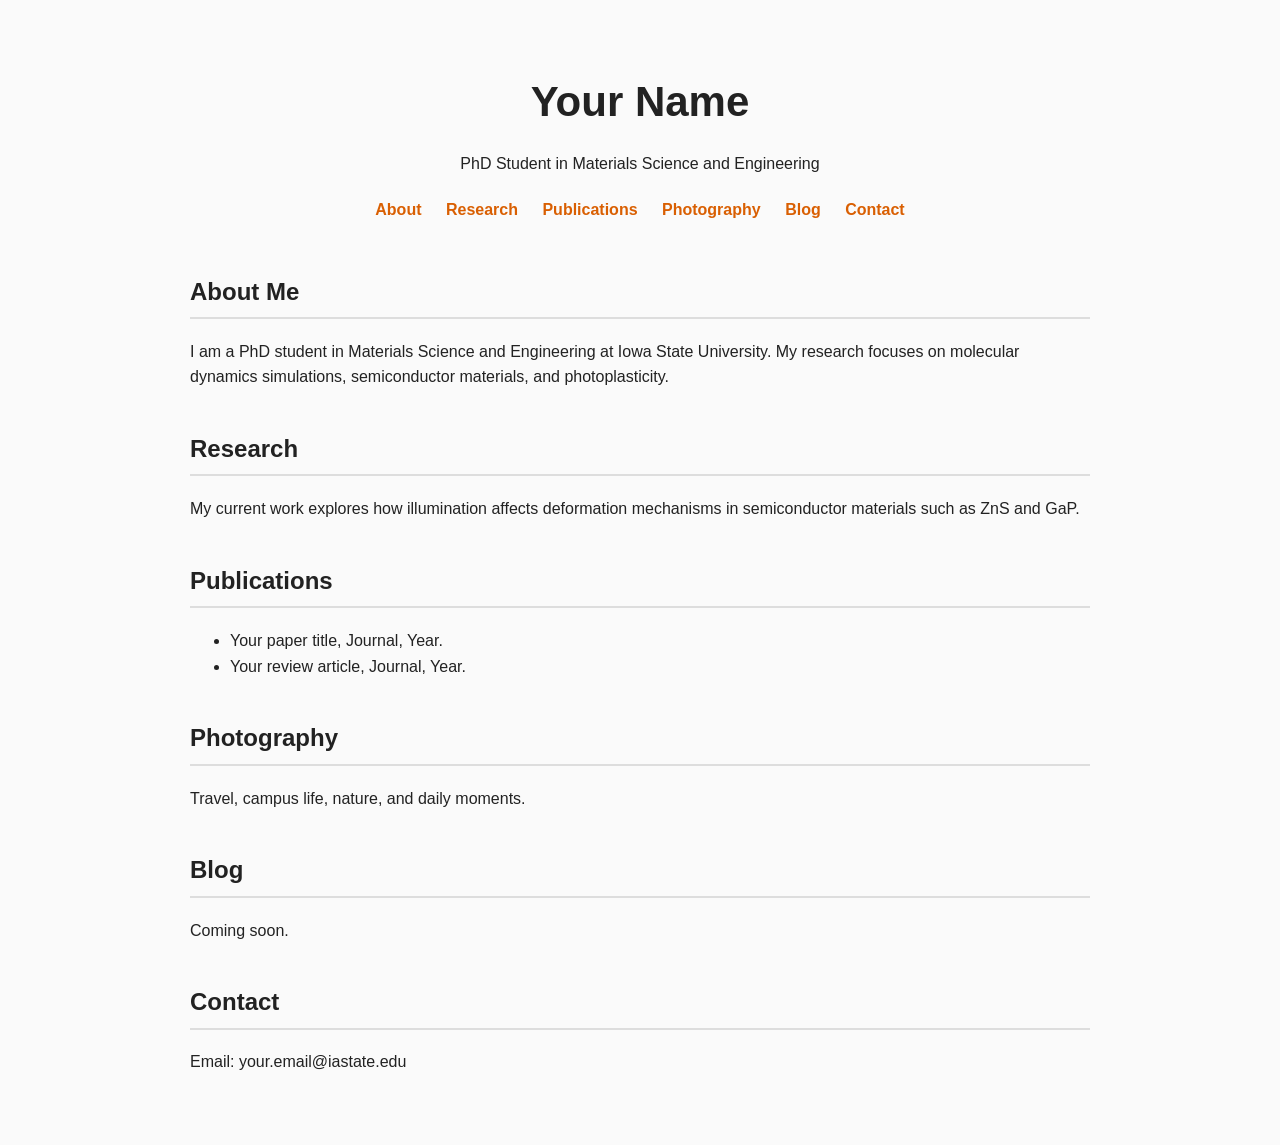
==== index.html @ bc5cc6b4 "Add files via upload" ====
<!DOCTYPE html>
<html lang="en">
<head>
  <meta charset="UTF-8">
  <title>Your Name</title>
  <link rel="stylesheet" href="style.css">
</head>
<body>

  <header>
    <h1>Your Name</h1>
    <p>PhD Student in Materials Science and Engineering</p>
    <nav>
      <a href="#about">About</a>
      <a href="#research">Research</a>
      <a href="#publications">Publications</a>
      <a href="#photography">Photography</a>
      <a href="#blog">Blog</a>
      <a href="#contact">Contact</a>
    </nav>
  </header>

  <section id="about">
    <h2>About Me</h2>
    <p>
      I am a PhD student in Materials Science and Engineering at Iowa State University.
      My research focuses on molecular dynamics simulations, semiconductor materials,
      and photoplasticity.
    </p>
  </section>

  <section id="research">
    <h2>Research</h2>
    <p>
      My current work explores how illumination affects deformation mechanisms in
      semiconductor materials such as ZnS and GaP.
    </p>
  </section>

  <section id="publications">
    <h2>Publications</h2>
    <ul>
      <li>Your paper title, Journal, Year.</li>
      <li>Your review article, Journal, Year.</li>
    </ul>
  </section>

  <section id="photography">
    <h2>Photography</h2>
    <p>Travel, campus life, nature, and daily moments.</p>
  </section>

  <section id="blog">
    <h2>Blog</h2>
    <p>Coming soon.</p>
  </section>

  <section id="contact">
    <h2>Contact</h2>
    <p>Email: your.email@iastate.edu</p>
  </section>

</body>
</html>
---- style.css ----
body {
  font-family: Arial, sans-serif;
  max-width: 900px;
  margin: 0 auto;
  padding: 40px 20px;
  line-height: 1.6;
  color: #222;
  background-color: #fafafa;
}

header {
  text-align: center;
  margin-bottom: 50px;
}

h1 {
  font-size: 42px;
  margin-bottom: 5px;
}

h2 {
  border-bottom: 2px solid #ddd;
  padding-bottom: 6px;
  margin-top: 40px;
}

nav {
  margin-top: 20px;
}

nav a {
  margin: 0 10px;
  text-decoration: none;
  color: #d95f02;
  font-weight: bold;
}

nav a:hover {
  text-decoration: underline;
}

section {
  margin-bottom: 30px;
}
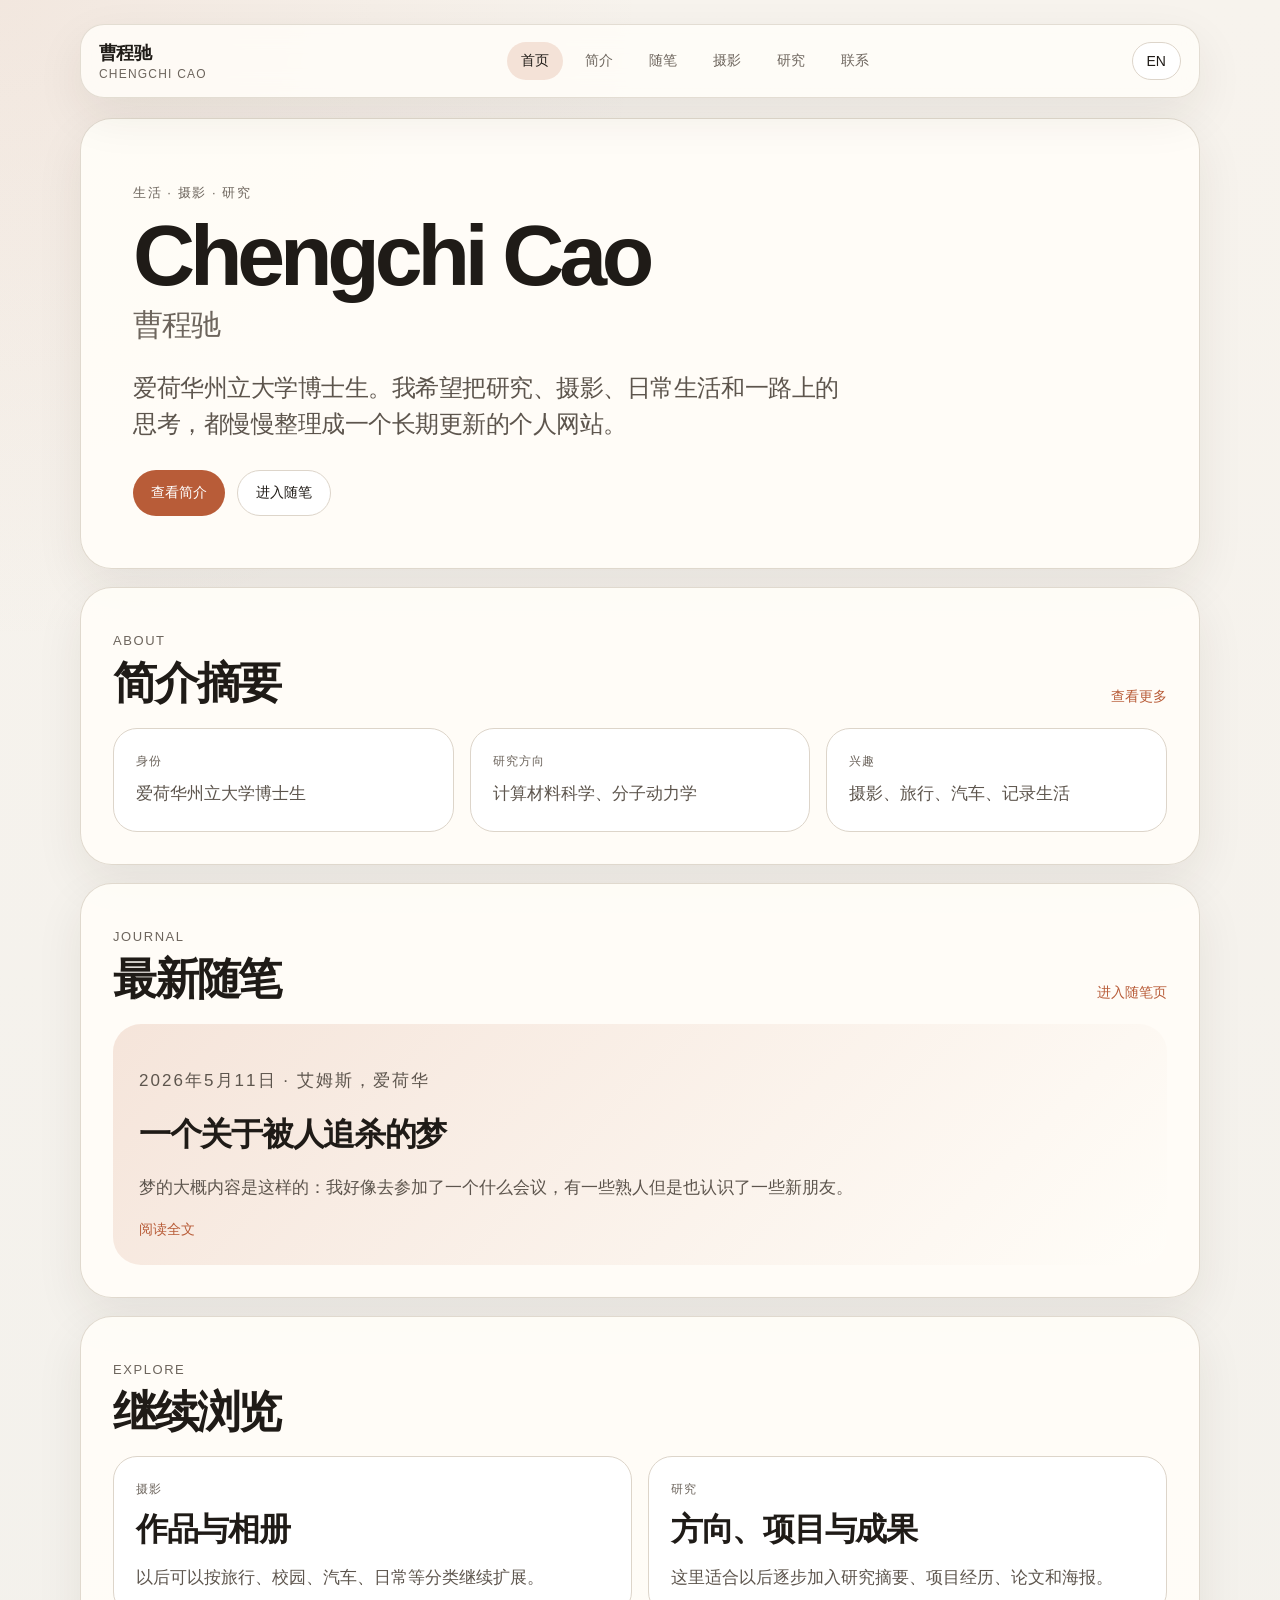
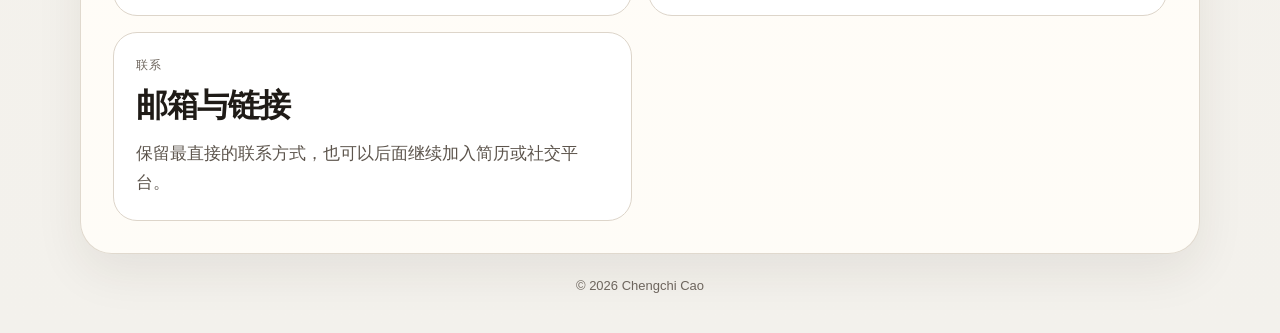
==== commit a2cfbb8c: "Add files via upload" ====
--- a/index.html
+++ b/index.html
@@ -1,64 +1,123 @@
 <!DOCTYPE html>
-<html lang="en">
+<html lang="zh-CN">
 <head>
-  <meta charset="UTF-8">
-  <title>Your Name</title>
-  <link rel="stylesheet" href="style.css">
+  <meta charset="UTF-8" />
+  <meta name="viewport" content="width=device-width, initial-scale=1.0" />
+  <title>曹程驰 | Chengchi Cao</title>
+  <link rel="stylesheet" href="style.css" />
 </head>
 <body>
+  <div class="site-shell">
+    <header class="site-header">
+      <a class="brand" href="index.html">
+        <span class="brand-cn">曹程驰</span>
+        <span class="brand-en">Chengchi Cao</span>
+      </a>
+      <nav class="site-nav">
+        <a href="index.html" class="is-active" data-i18n="navHome" data-zh="首页" data-en="Home">首页</a>
+        <a href="about.html" data-i18n="navAbout" data-zh="简介" data-en="About">简介</a>
+        <a href="journal.html" data-i18n="navJournal" data-zh="随笔" data-en="Journal">随笔</a>
+        <a href="photography.html" data-i18n="navPhotography" data-zh="摄影" data-en="Photography">摄影</a>
+        <a href="research.html" data-i18n="navResearch" data-zh="研究" data-en="Research">研究</a>
+        <a href="contact.html" data-i18n="navContact" data-zh="联系" data-en="Contact">联系</a>
+      </nav>
+      <button class="lang-toggle" id="lang-toggle" type="button" aria-label="切换语言">EN</button>
+    </header>
 
-  <header>
-    <h1>Your Name</h1>
-    <p>PhD Student in Materials Science and Engineering</p>
-    <nav>
-      <a href="#about">About</a>
-      <a href="#research">Research</a>
-      <a href="#publications">Publications</a>
-      <a href="#photography">Photography</a>
-      <a href="#blog">Blog</a>
-      <a href="#contact">Contact</a>
-    </nav>
-  </header>
+    <main class="page">
+      <section class="hero-card">
+        <p class="eyebrow" data-i18n="heroTagline" data-zh="生活 · 摄影 · 研究" data-en="Life · Photography · Research">生活 · 摄影 · 研究</p>
+        <h1>Chengchi Cao</h1>
+        <p class="name-cn" data-i18n="heroNameCn" data-zh="曹程驰" data-en="Cao Chengchi">曹程驰</p>
+        <p
+          class="intro"
+          data-i18n="heroIntro"
+          data-zh="爱荷华州立大学博士生。我希望把研究、摄影、日常生活和一路上的思考，都慢慢整理成一个长期更新的个人网站。"
+          data-en="Ph.D. student at Iowa State University. I hope to gradually turn my research, photography, daily life, and reflections into a personal website that grows over time."
+        >
+          爱荷华州立大学博士生。我希望把研究、摄影、日常生活和一路上的思考，都慢慢整理成一个长期更新的个人网站。
+        </p>
+        <div class="hero-actions">
+          <a class="button-primary" href="about.html" data-i18n="heroActionAbout" data-zh="查看简介" data-en="View About">查看简介</a>
+          <a class="button-secondary" href="journal.html" data-i18n="heroActionJournal" data-zh="进入随笔" data-en="Open Journal">进入随笔</a>
+        </div>
+      </section>
 
-  <section id="about">
-    <h2>About Me</h2>
-    <p>
-      I am a PhD student in Materials Science and Engineering at Iowa State University.
-      My research focuses on molecular dynamics simulations, semiconductor materials,
-      and photoplasticity.
-    </p>
-  </section>
+      <section class="section">
+        <div class="section-heading">
+          <div>
+            <p class="section-kicker" data-i18n="homeAboutKicker" data-zh="ABOUT" data-en="ABOUT">ABOUT</p>
+            <h2 data-i18n="homeAboutTitle" data-zh="简介摘要" data-en="About Snapshot">简介摘要</h2>
+          </div>
+          <a class="section-link" href="about.html" data-i18n="viewMore" data-zh="查看更多" data-en="View More">查看更多</a>
+        </div>
+        <div class="card-grid three-up">
+          <article class="info-card">
+            <span class="label" data-i18n="profileRoleLabel" data-zh="身份" data-en="Role">身份</span>
+            <p data-i18n="profileRoleValue" data-zh="爱荷华州立大学博士生" data-en="Ph.D. Student at Iowa State University">爱荷华州立大学博士生</p>
+          </article>
+          <article class="info-card">
+            <span class="label" data-i18n="profileFieldLabel" data-zh="研究方向" data-en="Research Area">研究方向</span>
+            <p data-i18n="profileFieldValue" data-zh="计算材料科学、分子动力学" data-en="Computational materials science and molecular dynamics">计算材料科学、分子动力学</p>
+          </article>
+          <article class="info-card">
+            <span class="label" data-i18n="profileInterestLabel" data-zh="兴趣" data-en="Interests">兴趣</span>
+            <p data-i18n="profileInterestValue" data-zh="摄影、旅行、汽车、记录生活" data-en="Photography, travel, cars, and documenting daily life">摄影、旅行、汽车、记录生活</p>
+          </article>
+        </div>
+      </section>
 
-  <section id="research">
-    <h2>Research</h2>
-    <p>
-      My current work explores how illumination affects deformation mechanisms in
-      semiconductor materials such as ZnS and GaP.
-    </p>
-  </section>
+      <section class="section">
+        <div class="section-heading">
+          <div>
+            <p class="section-kicker" data-i18n="homeJournalKicker" data-zh="JOURNAL" data-en="JOURNAL">JOURNAL</p>
+            <h2 data-i18n="homeJournalTitle" data-zh="最新随笔" data-en="Latest Journal">最新随笔</h2>
+          </div>
+          <a class="section-link" href="journal.html" data-i18n="goJournal" data-zh="进入随笔页" data-en="Go to Journal">进入随笔页</a>
+        </div>
+                                                        <article class="feature-entry">
+          <p class="journal-meta" data-i18n="journalMetaLatest" data-zh="2026年5月11日 · 艾姆斯，爱荷华" data-en="June 8, 2026 · Ames, Iowa">2026年5月11日 · 艾姆斯，爱荷华</p>
+          <h3 data-i18n="journalEntryTitleLatest" data-zh="一个关于被人追杀的梦" data-en="Write the English title here">一个关于被人追杀的梦</h3>
+          <p
+            data-i18n="journalExcerptLatest"
+            data-zh="梦的大概内容是这样的：我好像去参加了一个什么会议，有一些熟人但是也认识了一些新朋友。"
+            data-en="Write the English summary here. It will appear on the journal index page."
+          >
+            梦的大概内容是这样的：我好像去参加了一个什么会议，有一些熟人但是也认识了一些新朋友。
+          </p>
+          <a class="text-link" href="journal/A_nightmare_1.html" data-i18n="readPost" data-zh="阅读全文" data-en="Read Full Post">阅读全文</a>
+        </article>
+      </section>
 
-  <section id="publications">
-    <h2>Publications</h2>
-    <ul>
-      <li>Your paper title, Journal, Year.</li>
-      <li>Your review article, Journal, Year.</li>
-    </ul>
-  </section>
+      <section class="section">
+        <div class="section-heading">
+          <div>
+            <p class="section-kicker" data-i18n="homeExploreKicker" data-zh="EXPLORE" data-en="EXPLORE">EXPLORE</p>
+            <h2 data-i18n="homeExploreTitle" data-zh="继续浏览" data-en="Explore More">继续浏览</h2>
+          </div>
+        </div>
+        <div class="card-grid">
+          <a class="nav-card" href="photography.html">
+            <span class="label" data-i18n="navPhotography" data-zh="摄影" data-en="Photography">摄影</span>
+            <h3 data-i18n="photoCardTitle" data-zh="作品与相册" data-en="Albums and Projects">作品与相册</h3>
+            <p data-i18n="photoCardBody" data-zh="以后可以按旅行、校园、汽车、日常等分类继续扩展。" data-en="This can later grow into categories like travel, campus, cars, and everyday moments.">以后可以按旅行、校园、汽车、日常等分类继续扩展。</p>
+          </a>
+          <a class="nav-card" href="research.html">
+            <span class="label" data-i18n="navResearch" data-zh="研究" data-en="Research">研究</span>
+            <h3 data-i18n="researchCardTitle" data-zh="方向、项目与成果" data-en="Topics, Projects, and Outputs">方向、项目与成果</h3>
+            <p data-i18n="researchCardBody" data-zh="这里适合以后逐步加入研究摘要、项目经历、论文和海报。" data-en="This page is a good place to gradually add research summaries, projects, papers, and posters.">这里适合以后逐步加入研究摘要、项目经历、论文和海报。</p>
+          </a>
+          <a class="nav-card" href="contact.html">
+            <span class="label" data-i18n="navContact" data-zh="联系" data-en="Contact">联系</span>
+            <h3 data-i18n="contactCardTitle" data-zh="邮箱与链接" data-en="Email and Links">邮箱与链接</h3>
+            <p data-i18n="contactCardBody" data-zh="保留最直接的联系方式，也可以后面继续加入简历或社交平台。" data-en="Keep your direct contact information here and later add a resume link or social profiles.">保留最直接的联系方式，也可以后面继续加入简历或社交平台。</p>
+          </a>
+        </div>
+      </section>
+    </main>
 
-  <section id="photography">
-    <h2>Photography</h2>
-    <p>Travel, campus life, nature, and daily moments.</p>
-  </section>
-
-  <section id="blog">
-    <h2>Blog</h2>
-    <p>Coming soon.</p>
-  </section>
-
-  <section id="contact">
-    <h2>Contact</h2>
-    <p>Email: your.email@iastate.edu</p>
-  </section>
-
+    <footer class="site-footer">© 2026 Chengchi Cao</footer>
+  </div>
+  <script src="script.js"></script>
 </body>
-</html>+</html>
--- a/style.css
+++ b/style.css
@@ -1,44 +1,524 @@
+:root {
+  --bg: #f3f1ec;
+  --panel: #fffdf8;
+  --panel-strong: #ffffff;
+  --line: #ddd5ca;
+  --text: #1f1b17;
+  --muted: #6d655d;
+  --accent: #b85c38;
+  --accent-soft: #f4e2d7;
+  --shadow: 0 18px 48px rgba(52, 39, 28, 0.08);
+}
+
+* {
+  box-sizing: border-box;
+}
+
+html {
+  scroll-behavior: smooth;
+}
+
 body {
-  font-family: Arial, sans-serif;
-  max-width: 900px;
+  margin: 0;
+  font-family: "Avenir Next", "PingFang SC", "Hiragino Sans GB", "Noto Sans SC", sans-serif;
+  background:
+    radial-gradient(circle at top left, rgba(184, 92, 56, 0.08), transparent 28%),
+    linear-gradient(180deg, #f7f3ed 0%, var(--bg) 100%);
+  color: var(--text);
+}
+
+a {
+  color: inherit;
+  text-decoration: none;
+}
+
+.site-shell {
+  width: min(1120px, calc(100% - 32px));
   margin: 0 auto;
-  padding: 40px 20px;
-  line-height: 1.6;
-  color: #222;
-  background-color: #fafafa;
-}
-
-header {
+  padding: 24px 0 40px;
+}
+
+.site-header {
+  position: sticky;
+  top: 16px;
+  z-index: 20;
+  display: flex;
+  align-items: center;
+  justify-content: space-between;
+  gap: 18px;
+  padding: 16px 18px;
+  border: 1px solid rgba(221, 213, 202, 0.8);
+  border-radius: 24px;
+  background: rgba(255, 253, 248, 0.85);
+  backdrop-filter: blur(12px);
+  box-shadow: var(--shadow);
+}
+
+.brand {
+  display: flex;
+  flex-direction: column;
+  gap: 2px;
+  min-width: 160px;
+}
+
+.brand-cn {
+  font-size: 18px;
+  font-weight: 700;
+  letter-spacing: -0.03em;
+}
+
+.brand-en {
+  color: var(--muted);
+  font-size: 12px;
+  text-transform: uppercase;
+  letter-spacing: 0.1em;
+}
+
+.site-nav {
+  display: flex;
+  flex-wrap: wrap;
+  justify-content: center;
+  gap: 8px;
+}
+
+.site-nav a,
+.lang-toggle,
+.button-primary,
+.button-secondary,
+.section-link,
+.text-link {
+  transition: 0.2s ease;
+}
+
+.site-nav a {
+  padding: 10px 14px;
+  border-radius: 999px;
+  color: var(--muted);
+  font-size: 14px;
+}
+
+.site-nav a:hover,
+.site-nav a.is-active {
+  background: var(--accent-soft);
+  color: var(--text);
+}
+
+.lang-toggle {
+  border: 1px solid var(--line);
+  border-radius: 999px;
+  background: var(--panel-strong);
+  color: var(--text);
+  padding: 10px 14px;
+  font-size: 14px;
+  cursor: pointer;
+}
+
+.lang-toggle:hover,
+.button-primary:hover,
+.button-secondary:hover {
+  transform: translateY(-1px);
+}
+
+.page {
+  display: grid;
+  gap: 18px;
+  margin-top: 20px;
+}
+
+.hero-card,
+.section,
+.article-shell {
+  background: rgba(255, 253, 248, 0.92);
+  border: 1px solid rgba(221, 213, 202, 0.9);
+  border-radius: 32px;
+  box-shadow: var(--shadow);
+}
+
+.hero-card {
+  padding: 52px;
+}
+
+.eyebrow,
+.section-kicker,
+.journal-meta,
+.page-kicker {
+  color: var(--muted);
+  font-size: 13px;
+  letter-spacing: 0.12em;
+  text-transform: uppercase;
+}
+
+h1 {
+  margin: 14px 0 10px;
+  font-size: clamp(44px, 8vw, 86px);
+  line-height: 0.92;
+  letter-spacing: -0.06em;
+}
+
+.name-cn {
+  margin: 0 0 18px;
+  color: var(--muted);
+  font-size: clamp(22px, 3vw, 30px);
+  letter-spacing: -0.03em;
+}
+
+.intro,
+.lede {
+  max-width: 720px;
+  color: #5d554d;
+  font-size: clamp(18px, 2.4vw, 24px);
+  line-height: 1.5;
+  letter-spacing: -0.02em;
+}
+
+.hero-actions {
+  display: flex;
+  flex-wrap: wrap;
+  gap: 12px;
+  margin-top: 28px;
+}
+
+.button-primary,
+.button-secondary {
+  display: inline-flex;
+  align-items: center;
+  justify-content: center;
+  min-height: 46px;
+  padding: 0 18px;
+  border-radius: 999px;
+  font-size: 14px;
+}
+
+.button-primary {
+  background: var(--accent);
+  color: white;
+}
+
+.button-secondary {
+  border: 1px solid var(--line);
+  background: var(--panel-strong);
+  color: var(--text);
+}
+
+.section,
+.article-shell {
+  padding: 32px;
+}
+
+.section-heading {
+  display: flex;
+  align-items: end;
+  justify-content: space-between;
+  gap: 16px;
+  margin-bottom: 22px;
+}
+
+.section-heading h2,
+.page-header h1,
+.article-shell h1 {
+  margin: 6px 0 0;
+  font-size: clamp(30px, 4vw, 44px);
+  line-height: 1.02;
+  letter-spacing: -0.05em;
+}
+
+.section-link,
+.text-link {
+  color: var(--accent);
+  font-size: 14px;
+}
+
+.section-link:hover,
+.text-link:hover {
+  color: #8f4426;
+}
+
+.card-grid {
+  display: grid;
+  grid-template-columns: repeat(2, minmax(0, 1fr));
+  gap: 16px;
+}
+
+.card-grid.three-up {
+  grid-template-columns: repeat(3, minmax(0, 1fr));
+}
+
+.info-card,
+.nav-card,
+.post-card,
+.timeline-item,
+.placeholder-card {
+  padding: 22px;
+  border: 1px solid var(--line);
+  border-radius: 24px;
+  background: var(--panel-strong);
+}
+
+.info-card p,
+.nav-card p,
+.post-card p,
+.timeline-item p,
+.placeholder-card p,
+.article-shell p,
+.profile-item p {
+  margin: 0;
+  color: #5d554d;
+  font-size: 17px;
+  line-height: 1.7;
+}
+
+.label {
+  display: inline-block;
+  margin-bottom: 10px;
+  color: var(--muted);
+  font-size: 12px;
+  letter-spacing: 0.08em;
+  text-transform: uppercase;
+}
+
+.feature-entry h3,
+.nav-card h3,
+.post-card h3,
+.article-shell h2 {
+  margin: 0 0 12px;
+  font-size: clamp(24px, 3vw, 32px);
+  letter-spacing: -0.04em;
+}
+
+.feature-entry {
+  padding: 26px;
+  border-radius: 28px;
+  background: linear-gradient(135deg, rgba(244, 226, 215, 0.9), rgba(255, 253, 248, 0.95));
+}
+
+.feature-entry p {
+  color: #5d554d;
+  font-size: 17px;
+  line-height: 1.7;
+}
+
+.page-header {
+  margin-bottom: 26px;
+}
+
+.timeline {
+  display: grid;
+  gap: 16px;
+  margin-top: 24px;
+}
+
+.publication-list {
+  display: grid;
+  gap: 14px;
+  margin-top: 24px;
+}
+
+.publication-item {
+  padding: 22px 24px;
+  border: 1px solid var(--line);
+  border-radius: 24px;
+  background: var(--panel-strong);
+}
+
+.publication-item p {
+  margin: 0;
+  color: #3f3831;
+  font-size: 18px;
+  line-height: 1.8;
+}
+
+.about-sections {
+  display: grid;
+  gap: 18px;
+}
+
+.about-block {
+  padding: 26px;
+  border: 1px solid var(--line);
+  border-radius: 28px;
+  background: var(--panel-strong);
+}
+
+.about-block h2 {
+  margin: 0 0 12px;
+  font-size: clamp(24px, 3vw, 32px);
+  letter-spacing: -0.04em;
+}
+
+.about-block > p {
+  color: #5d554d;
+  font-size: 17px;
+  line-height: 1.7;
+}
+
+.journey-list {
+  display: grid;
+  gap: 18px;
+  margin-top: 24px;
+}
+
+.journey-item {
+  position: relative;
+  padding: 0 0 0 26px;
+}
+
+.journey-item::before {
+  content: "";
+  position: absolute;
+  top: 10px;
+  left: 0;
+  width: 10px;
+  height: 10px;
+  border-radius: 999px;
+  background: var(--accent);
+}
+
+.journey-item::after {
+  content: "";
+  position: absolute;
+  top: 26px;
+  left: 4px;
+  bottom: -18px;
+  width: 2px;
+  background: rgba(184, 92, 56, 0.18);
+}
+
+.journey-item:last-child::after {
+  display: none;
+}
+
+.journey-date {
+  margin: 0 0 6px;
+  color: var(--muted);
+  font-size: 14px;
+  letter-spacing: 0.04em;
+}
+
+.journey-item h3 {
+  margin: 0 0 8px;
+  font-size: clamp(20px, 2.6vw, 26px);
+  letter-spacing: -0.03em;
+}
+
+.journey-item p {
+  margin: 0;
+  color: #5d554d;
+  font-size: 17px;
+  line-height: 1.7;
+}
+
+.post-list {
+  display: grid;
+  gap: 16px;
+}
+
+.post-card {
+  display: grid;
+  gap: 14px;
+}
+
+.article-shell {
+  width: min(900px, 100%);
+  margin: 20px auto 0;
+}
+
+.article-shell .journal-meta {
+  margin: 0 0 18px;
+}
+
+.article-shell h1 {
+  margin: 0 0 26px;
+}
+
+.article-shell p {
+  font-size: 18px;
+  line-height: 1.9;
+}
+
+.article-shell p + p {
+  margin-top: 22px;
+}
+
+.back-link {
+  display: inline-flex;
+  margin-bottom: 18px;
+  color: var(--accent);
+  font-size: 14px;
+}
+
+.contact-list {
+  display: grid;
+  gap: 14px;
+  margin-top: 24px;
+}
+
+.contact-row {
+  display: flex;
+  align-items: center;
+  justify-content: space-between;
+  gap: 12px;
+  padding: 18px 20px;
+  border: 1px solid var(--line);
+  border-radius: 20px;
+  background: var(--panel-strong);
+}
+
+.contact-row span:last-child {
+  color: #5d554d;
+}
+
+.site-footer {
+  padding: 24px 4px 0;
+  color: var(--muted);
+  font-size: 13px;
   text-align: center;
-  margin-bottom: 50px;
-}
-
-h1 {
-  font-size: 42px;
-  margin-bottom: 5px;
-}
-
-h2 {
-  border-bottom: 2px solid #ddd;
-  padding-bottom: 6px;
-  margin-top: 40px;
-}
-
-nav {
-  margin-top: 20px;
-}
-
-nav a {
-  margin: 0 10px;
-  text-decoration: none;
-  color: #d95f02;
-  font-weight: bold;
-}
-
-nav a:hover {
-  text-decoration: underline;
-}
-
-section {
-  margin-bottom: 30px;
-}+}
+
+@media (max-width: 920px) {
+  .site-header {
+    position: static;
+    flex-direction: column;
+    align-items: stretch;
+  }
+
+  .brand {
+    min-width: 0;
+  }
+
+  .site-nav {
+    justify-content: flex-start;
+  }
+
+  .lang-toggle {
+    align-self: flex-start;
+  }
+
+  .card-grid,
+  .card-grid.three-up {
+    grid-template-columns: 1fr;
+  }
+}
+
+@media (max-width: 640px) {
+  .site-shell {
+    width: min(100% - 20px, 1120px);
+    padding-top: 12px;
+  }
+
+  .hero-card,
+  .section,
+  .article-shell {
+    padding: 24px;
+    border-radius: 24px;
+  }
+
+  .section-heading,
+  .contact-row {
+    align-items: flex-start;
+    flex-direction: column;
+  }
+
+  .site-nav a {
+    width: auto;
+  }
+}
